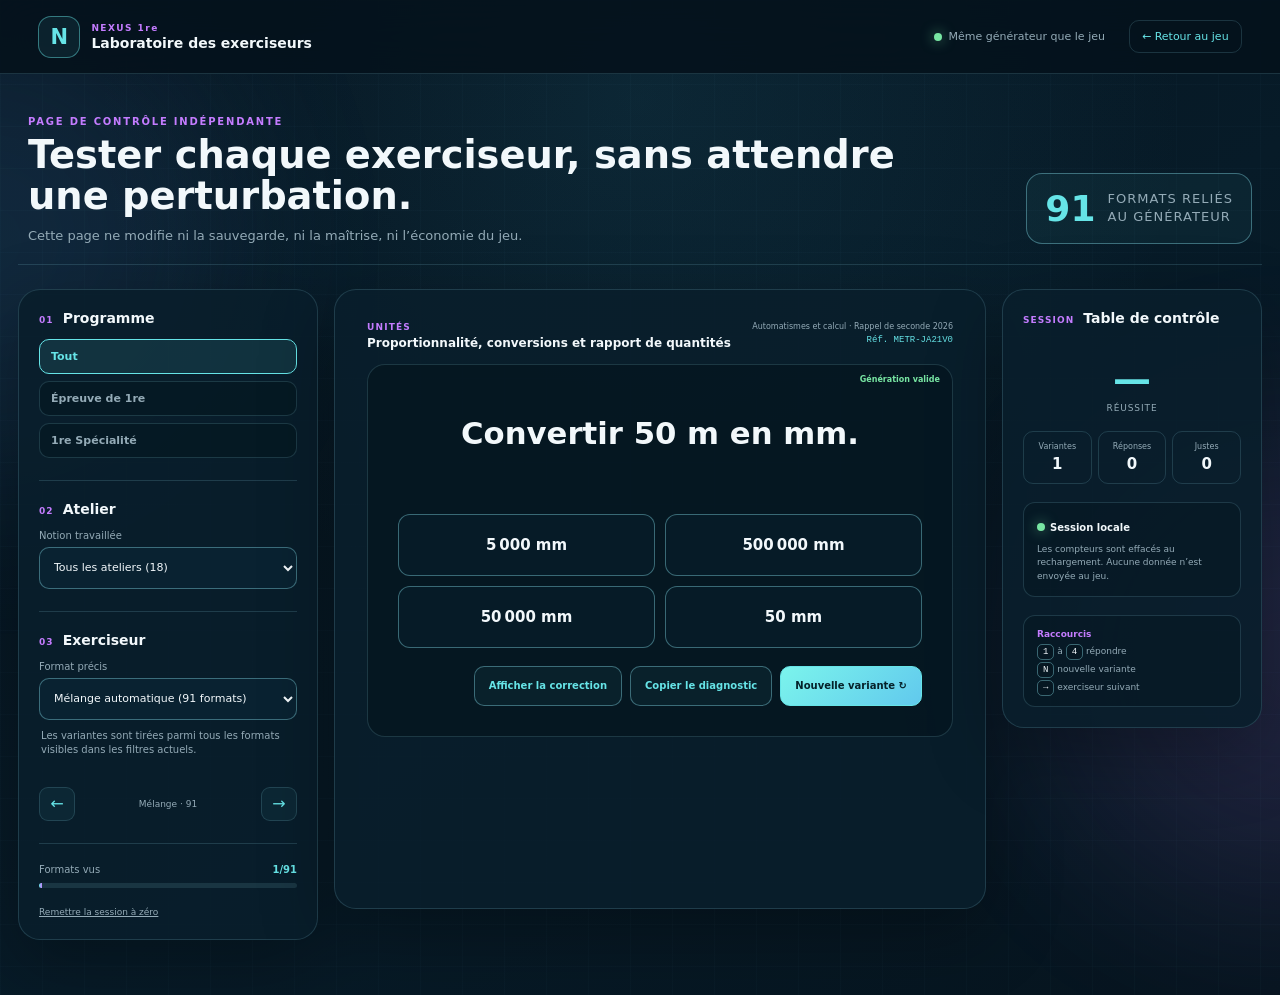
==== exerciseurs/index.html @ 6653e62c "Ajouter le laboratoire des exerciseurs" ====
<!doctype html>
<html lang="fr">
  <head>
    <meta charset="utf-8">
    <meta name="viewport" content="width=device-width, initial-scale=1, viewport-fit=cover">
    <meta name="theme-color" content="#061521">
    <meta name="robots" content="noindex, nofollow">
    <title>NEXUS 1re — Laboratoire des exerciseurs</title>
    <link rel="icon" type="image/png" sizes="64x64" href="../assets/favicon-64.png">
    <link rel="stylesheet" href="styles.css?v=1">
  </head>
  <body>
    <div class="ambient ambient-a"></div>
    <div class="ambient ambient-b"></div>

    <header class="lab-topbar">
      <a class="lab-brand" href="../" aria-label="Retourner au jeu NEXUS 1re">
        <span class="lab-brand-mark" aria-hidden="true">N</span>
        <span><small>NEXUS 1re</small><strong>Laboratoire des exerciseurs</strong></span>
      </a>
      <div class="lab-topbar-status"><span class="status-dot"></span>Même générateur que le jeu</div>
      <a class="game-link" href="../">← Retour au jeu</a>
    </header>

    <main class="lab-shell">
      <section class="lab-intro">
        <div>
          <p>Page de contrôle indépendante</p>
          <h1>Tester chaque exerciseur, sans attendre une perturbation.</h1>
          <span>Cette page ne modifie ni la sauvegarde, ni la maîtrise, ni l’économie du jeu.</span>
        </div>
        <div class="catalog-count" aria-label="Nombre de formats disponibles">
          <strong id="catalog-total">91</strong><span>formats reliés<br>au générateur</span>
        </div>
      </section>

      <div class="lab-layout">
        <aside class="lab-controls" aria-label="Sélection de l'exerciseur">
          <section>
            <div class="section-heading"><span>01</span><h2>Programme</h2></div>
            <div class="programme-switch" id="programme-switch">
              <button class="active" type="button" data-programme="all" aria-pressed="true">Tout</button>
              <button type="button" data-programme="core" aria-pressed="false">Épreuve de 1re</button>
              <button type="button" data-programme="speciality" aria-pressed="false">1re Spécialité</button>
            </div>
          </section>
          <section>
            <div class="section-heading"><span>02</span><h2>Atelier</h2></div>
            <label class="field-label" for="skill-select">Notion travaillée</label>
            <select id="skill-select"></select>
          </section>
          <section>
            <div class="section-heading"><span>03</span><h2>Exerciseur</h2></div>
            <label class="field-label" for="kind-select">Format précis</label>
            <select id="kind-select"></select>
            <p class="kind-description" id="kind-description"></p>
            <div class="kind-navigation">
              <button id="previous-kind" type="button" aria-label="Exerciseur précédent">←</button>
              <span id="kind-position">Mélange</span>
              <button id="next-kind" type="button" aria-label="Exerciseur suivant">→</button>
            </div>
          </section>
          <section class="catalog-progress">
            <div><span>Formats vus</span><strong id="visited-count">0/91</strong></div>
            <div class="progress-track"><span id="visited-bar"></span></div>
            <button id="reset-session" class="text-button" type="button">Remettre la session à zéro</button>
          </section>
        </aside>

        <section class="lab-workbench" aria-live="polite">
          <div class="question-meta">
            <div><span id="question-skill">Atelier</span><strong id="question-kind">format</strong></div>
            <div class="question-identifiers"><span id="question-origin">Programme</span><code id="question-reference">Réf.</code></div>
          </div>
          <article class="question-card">
            <div id="question-validation" class="validation-chip">Génération valide</div>
            <div id="question-visual" class="question-visual" hidden></div>
            <h2 id="question-text" class="question-text"></h2>
            <div id="answers" class="answers"></div>
            <section id="feedback" class="feedback" hidden>
              <div class="feedback-title">
                <span id="feedback-mark" aria-hidden="true">✓</span>
                <div><small id="feedback-label">Correction</small><strong id="correct-answer"></strong></div>
              </div>
              <p id="explanation"></p>
            </section>
            <div class="question-actions">
              <button id="reveal-answer" class="secondary-button" type="button">Afficher la correction</button>
              <button id="copy-diagnostic" class="secondary-button" type="button">Copier le diagnostic</button>
              <button id="new-variant" class="primary-button" type="button">Nouvelle variante <span aria-hidden="true">↻</span></button>
            </div>
          </article>
        </section>

        <aside class="lab-session" aria-label="Statistiques de test">
          <div class="section-heading"><span>Session</span><h2>Table de contrôle</h2></div>
          <div class="session-main"><strong id="success-rate">—</strong><span>réussite</span></div>
          <div class="session-grid">
            <div><span>Variantes</span><strong id="generated-count">0</strong></div>
            <div><span>Réponses</span><strong id="answered-count">0</strong></div>
            <div><span>Justes</span><strong id="correct-count">0</strong></div>
          </div>
          <div class="session-note"><span class="status-dot"></span><strong>Session locale</strong><p>Les compteurs sont effacés au rechargement. Aucune donnée n’est envoyée au jeu.</p></div>
          <div class="shortcuts">
            <strong>Raccourcis</strong>
            <span><kbd>1</kbd> à <kbd>4</kbd> répondre</span>
            <span><kbd>N</kbd> nouvelle variante</span>
            <span><kbd>→</kbd> exerciseur suivant</span>
          </div>
        </aside>
      </div>
    </main>
    <div id="toast" class="toast" role="status" aria-live="polite"></div>
    <script src="../question-engine.js?v=28"></script>
    <script src="app.js?v=1"></script>
  </body>
</html>
---- exerciseurs/styles.css ----
:root {
  color-scheme: dark;
  --panel: rgba(9, 31, 44, 0.9);
  --line: rgba(136, 205, 222, 0.18);
  --line-bright: rgba(136, 222, 236, 0.4);
  --text: #f2f8fb;
  --muted: #94abb7;
  --cyan: #66e4e7;
  --blue: #58aaf7;
  --violet: #c47cff;
  --green: #78e6a3;
  --danger: #ff758d;
  --shadow: 0 24px 75px rgba(0, 0, 0, 0.3);
}
* { box-sizing: border-box; }
html { min-width: 320px; scroll-behavior: smooth; }
body {
  margin: 0;
  min-width: 320px;
  min-height: 100vh;
  color: var(--text);
  background:
    linear-gradient(rgba(100, 198, 220, 0.025) 1px, transparent 1px),
    linear-gradient(90deg, rgba(100, 198, 220, 0.025) 1px, transparent 1px),
    radial-gradient(circle at 50% 10%, rgba(47, 135, 162, 0.14), transparent 34rem),
    linear-gradient(145deg, #06131e, #071b28 55%, #06141e);
  background-size: 42px 42px, 42px 42px, auto, auto;
  font-family: Inter, ui-sans-serif, system-ui, -apple-system, BlinkMacSystemFont, "Segoe UI", sans-serif;
  overflow-x: hidden;
}
button, select { font: inherit; }
button:not(:disabled), select { cursor: pointer; }
button { color: inherit; }
.ambient { position: fixed; z-index: -1; width: 30rem; height: 30rem; border-radius: 50%; filter: blur(95px); opacity: 0.13; pointer-events: none; }
.ambient-a { top: 0; left: -16rem; background: var(--blue); }
.ambient-b { right: -16rem; bottom: 0; background: var(--violet); }

.lab-topbar {
  position: sticky; z-index: 20; top: 0;
  display: grid; grid-template-columns: 1fr auto auto; gap: 24px; align-items: center;
  min-height: 74px; padding: 10px clamp(18px, 3vw, 48px);
  border-bottom: 1px solid var(--line); background: rgba(5, 18, 28, 0.9); backdrop-filter: blur(20px);
}
.lab-brand { display: inline-flex; align-items: center; gap: 11px; color: var(--text); text-decoration: none; }
.lab-brand-mark { display: grid; place-items: center; width: 42px; height: 42px; border: 1px solid rgba(102, 228, 231, 0.45); border-radius: 13px; color: var(--cyan); background: rgba(102, 228, 231, 0.08); font-size: 21px; font-weight: 900; }
.lab-brand small, .lab-brand strong { display: block; }
.lab-brand small { color: var(--violet); font-size: 9px; font-weight: 900; letter-spacing: 0.16em; }
.lab-brand strong { margin-top: 2px; font-size: 14px; }
.lab-topbar-status, .game-link { color: var(--muted); font-size: 11px; }
.lab-topbar-status { display: flex; align-items: center; gap: 7px; }
.status-dot { display: inline-block; width: 8px; height: 8px; border-radius: 50%; background: var(--green); box-shadow: 0 0 13px rgba(120, 230, 163, 0.65); }
.game-link { padding: 9px 12px; border: 1px solid var(--line); border-radius: 10px; color: var(--cyan); text-decoration: none; }

.lab-shell { width: min(1580px, calc(100% - 36px)); margin: 0 auto; padding: 30px 0 55px; }
.lab-intro { display: flex; justify-content: space-between; gap: 28px; align-items: flex-end; margin: 0 0 24px; padding: 12px 10px 20px; border-bottom: 1px solid var(--line); }
.lab-intro p { margin: 0; color: var(--violet); font-size: 10px; font-weight: 900; letter-spacing: 0.18em; text-transform: uppercase; }
.lab-intro h1 { max-width: 900px; margin: 7px 0 8px; font-size: clamp(27px, 3vw, 46px); line-height: 1.08; }
.lab-intro > div > span { color: var(--muted); font-size: 13px; }
.catalog-count { display: flex; align-items: center; gap: 12px; min-width: 190px; padding: 14px 18px; border: 1px solid var(--line-bright); border-radius: 16px; background: rgba(102, 228, 231, 0.05); }
.catalog-count strong { color: var(--cyan); font-size: 36px; }
.catalog-count span { color: var(--muted); font-size: 10px; line-height: 1.4; text-transform: uppercase; letter-spacing: 0.08em; }

.lab-layout { display: grid; grid-template-columns: minmax(250px, 300px) minmax(480px, 1fr) minmax(220px, 260px); gap: 16px; align-items: start; }
.lab-controls, .lab-workbench, .lab-session { border: 1px solid var(--line); border-radius: 22px; background: var(--panel); box-shadow: var(--shadow); }
.lab-controls { padding: 20px; }
.lab-controls section + section { margin-top: 22px; padding-top: 20px; border-top: 1px solid var(--line); }
.section-heading { display: flex; align-items: baseline; gap: 9px; margin-bottom: 13px; }
.section-heading span { color: var(--violet); font-size: 9px; font-weight: 900; letter-spacing: 0.12em; text-transform: uppercase; }
.section-heading h2 { margin: 0; font-size: 14px; }
.programme-switch { display: grid; gap: 7px; }
.programme-switch button { padding: 10px 11px; border: 1px solid var(--line); border-radius: 10px; color: var(--muted); background: rgba(5, 22, 32, 0.55); text-align: left; font-size: 11px; font-weight: 750; }
.programme-switch button.active { border-color: var(--cyan); color: var(--cyan); background: rgba(102, 228, 231, 0.1); }
.field-label { display: block; margin-bottom: 6px; color: var(--muted); font-size: 10px; }
select { width: 100%; min-height: 42px; padding: 9px 34px 9px 10px; border: 1px solid var(--line-bright); border-radius: 10px; color: var(--text); background: #092231; font-size: 11px; }
.kind-description { min-height: 48px; margin: 9px 2px 0; color: var(--muted); font-size: 10px; line-height: 1.45; }
.kind-description code { color: var(--cyan); }
.kind-navigation { display: grid; grid-template-columns: 36px 1fr 36px; gap: 6px; align-items: center; margin-top: 10px; }
.kind-navigation button { height: 34px; border: 1px solid var(--line); border-radius: 9px; color: var(--cyan); background: rgba(102, 228, 231, 0.05); }
.kind-navigation span { color: var(--muted); font-size: 9px; text-align: center; }
.catalog-progress > div:first-child { display: flex; justify-content: space-between; color: var(--muted); font-size: 10px; }
.catalog-progress strong { color: var(--cyan); }
.progress-track { height: 5px; margin: 8px 0 12px; overflow: hidden; border-radius: 999px; background: rgba(136, 205, 222, 0.13); }
.progress-track span { display: block; width: 0; height: 100%; background: linear-gradient(90deg, var(--cyan), var(--violet)); transition: width 0.25s ease; }
.text-button { padding: 0; border: 0; color: var(--muted); background: transparent; font-size: 9px; text-decoration: underline; }

.lab-workbench { min-height: 620px; padding: clamp(18px, 3vw, 32px); }
.question-meta { display: flex; justify-content: space-between; gap: 16px; align-items: flex-start; margin-bottom: 14px; }
.question-meta > div:first-child span, .question-meta > div:first-child strong { display: block; }
.question-meta > div:first-child span { color: var(--violet); font-size: 9px; font-weight: 900; letter-spacing: 0.13em; text-transform: uppercase; }
.question-meta > div:first-child strong { margin-top: 4px; font-size: 12px; }
.question-identifiers { display: grid; justify-items: end; gap: 4px; color: var(--muted); font-size: 8px; text-align: right; }
.question-identifiers code { color: var(--cyan); font-size: 9px; }
.question-card { position: relative; padding: clamp(18px, 3vw, 30px); border: 1px solid var(--line); border-radius: 18px; background: rgba(4, 20, 29, 0.58); }
.validation-chip { position: absolute; top: 10px; right: 12px; color: var(--green); font-size: 8px; font-weight: 800; }
.validation-chip.error { color: var(--danger); }
.question-text { min-height: 76px; margin: 18px auto 25px; max-width: 950px; font-size: clamp(21px, 2.4vw, 34px); line-height: 1.32; text-align: center; overflow-wrap: normal; word-break: normal; }
.math-inline { display: inline-block; white-space: nowrap; }
.math-sub, .math-sup { font-family: inherit; font-size: 0.65em; line-height: 0; }
.math-sub { vertical-align: -0.34em; }
.math-sup { vertical-align: 0.52em; }
.question-visual { margin: 18px 0 24px; }
.question-visual table { width: 100%; border-collapse: collapse; text-align: center; font-size: 13px; }
.question-visual th, .question-visual td { padding: 9px; border: 1px solid rgba(136, 205, 222, 0.25); }
.question-visual th { color: #d59bff; background: rgba(102, 228, 231, 0.055); }
.variation-svg { display: block; width: 100%; max-height: 250px; border: 1px solid var(--line); border-radius: 14px; background: rgba(4, 20, 29, 0.78); }
.variation-svg text { font: 700 15px Inter, ui-sans-serif, system-ui, sans-serif; text-anchor: middle; }
.variation-svg .variation-grid { fill: none; stroke: rgba(136, 205, 222, 0.42); stroke-width: 1.5; }
.variation-svg .variation-axis { fill: #d59bff; }
.variation-svg .variation-x { fill: #dbe8ed; font-size: 14px; }
.variation-svg .variation-value { fill: #74e4e6; }
.variation-svg .variation-arrow { stroke: #c47cff; stroke-width: 3.5; stroke-linecap: round; }
.variation-svg marker path { fill: #c47cff; }
.question-plot { display: block; width: 100%; border: 1px solid var(--line); border-radius: 14px; background: rgba(4, 20, 29, 0.78); }
.code-panel { margin: 0; padding: 15px; overflow-x: auto; border: 1px solid var(--line); border-radius: 13px; color: #d9fff7; background: #04141d; font: 13px/1.55 ui-monospace, SFMono-Regular, Menlo, Monaco, Consolas, monospace; white-space: pre-wrap; }
.mini-bars { display: flex; justify-content: center; gap: clamp(14px, 5vw, 34px); height: 190px; padding: 15px 18px 8px; border: 1px solid var(--line); border-radius: 14px; background: rgba(4, 20, 29, 0.68); }
.mini-bars > div { display: grid; grid-template-rows: 1fr auto; width: min(58px, 18%); min-width: 38px; }
.mini-bars span { position: relative; align-self: end; display: block; height: var(--bar-height); min-height: 20px; border-radius: 7px 7px 2px 2px; background: linear-gradient(180deg, var(--violet), var(--blue)); }
.mini-bars b { position: absolute; top: -18px; left: 50%; color: var(--text); font-size: 10px; transform: translateX(-50%); }
.mini-bars small { padding-top: 6px; color: var(--muted); font-size: 10px; text-align: center; }
.answers { display: grid; grid-template-columns: 1fr 1fr; gap: 10px; }
.answer-button { min-height: 62px; padding: 12px 14px; border: 1px solid var(--line-bright); border-radius: 12px; color: var(--text); background: rgba(7, 30, 42, 0.78); font-size: 15px; font-weight: 750; }
.answer-button:hover:not(:disabled) { border-color: var(--cyan); background: rgba(102, 228, 231, 0.08); }
.answer-button.correct { border-color: var(--green); color: #d9ffe7; background: rgba(120, 230, 163, 0.14); }
.answer-button.wrong { border-color: var(--danger); color: #ffe1e7; background: rgba(255, 117, 141, 0.14); }
.answer-button:disabled { cursor: default; }
.feedback { margin-top: 14px; padding: 14px; border: 1px solid rgba(120, 230, 163, 0.25); border-radius: 13px; background: rgba(120, 230, 163, 0.07); }
.feedback.wrong { border-color: rgba(255, 117, 141, 0.25); background: rgba(255, 117, 141, 0.07); }
.feedback-title { display: flex; align-items: center; gap: 10px; }
.feedback-title > span { display: grid; place-items: center; width: 30px; height: 30px; border-radius: 50%; color: #062419; background: var(--green); font-weight: 900; }
.feedback.wrong .feedback-title > span { color: #300811; background: var(--danger); }
.feedback-title small, .feedback-title strong { display: block; }
.feedback-title small { color: var(--muted); font-size: 9px; text-transform: uppercase; letter-spacing: 0.08em; }
.feedback-title strong { margin-top: 2px; font-size: 12px; }
.feedback p { margin: 11px 0 0; color: #dcebf0; font-size: 12px; line-height: 1.55; }
.question-actions { display: flex; justify-content: flex-end; flex-wrap: wrap; gap: 8px; margin-top: 18px; }
.primary-button, .secondary-button { min-height: 40px; padding: 10px 14px; border-radius: 10px; font-size: 10px; font-weight: 900; }
.primary-button { border: 1px solid var(--cyan); color: #052129; background: linear-gradient(135deg, #7bf4ec, #61c9ed); }
.secondary-button { border: 1px solid var(--line-bright); color: var(--cyan); background: rgba(102, 228, 231, 0.05); }

.lab-session { padding: 20px; }
.session-main { padding: 18px 0; text-align: center; }
.session-main strong, .session-main span { display: block; }
.session-main strong { color: var(--cyan); font-size: 38px; }
.session-main span { margin-top: 2px; color: var(--muted); font-size: 9px; text-transform: uppercase; letter-spacing: 0.1em; }
.session-grid { display: grid; grid-template-columns: repeat(3, 1fr); gap: 6px; }
.session-grid div { padding: 10px 5px; border: 1px solid var(--line); border-radius: 10px; text-align: center; }
.session-grid span, .session-grid strong { display: block; }
.session-grid span { color: var(--muted); font-size: 8px; }
.session-grid strong { margin-top: 4px; font-size: 15px; }
.session-note, .shortcuts { margin-top: 18px; padding: 13px; border: 1px solid var(--line); border-radius: 12px; background: rgba(5, 22, 32, 0.42); }
.session-note strong { margin-left: 5px; font-size: 10px; }
.session-note p { margin: 8px 0 0; color: var(--muted); font-size: 9px; line-height: 1.5; }
.shortcuts { display: grid; gap: 7px; color: var(--muted); font-size: 9px; }
.shortcuts strong { color: var(--violet); }
kbd { min-width: 20px; padding: 2px 5px; border: 1px solid var(--line-bright); border-radius: 5px; color: var(--text); background: #061722; text-align: center; }
.toast { position: fixed; z-index: 50; right: 20px; bottom: 20px; max-width: min(380px, calc(100% - 40px)); padding: 12px 15px; border: 1px solid var(--line-bright); border-radius: 11px; color: var(--text); background: #0b2a3a; box-shadow: var(--shadow); font-size: 11px; opacity: 0; pointer-events: none; transform: translateY(12px); transition: 0.2s ease; }
.toast.show { opacity: 1; transform: translateY(0); }

@media (max-width: 1120px) {
  .lab-layout { grid-template-columns: 260px minmax(0, 1fr); }
  .lab-session { grid-column: 1 / -1; display: grid; grid-template-columns: auto 150px 1fr 1fr; gap: 18px; align-items: center; }
  .lab-session .section-heading, .session-main, .session-note, .shortcuts { margin: 0; }
}
@media (max-width: 760px) {
  .lab-topbar { grid-template-columns: 1fr auto; min-height: 64px; padding: 8px 14px; }
  .lab-topbar-status { display: none; }
  .lab-brand strong { font-size: 12px; }
  .game-link { padding: 8px; font-size: 0; }
  .game-link::after { content: "← Jeu"; font-size: 10px; }
  .lab-shell { width: min(100% - 20px, 720px); padding-top: 18px; }
  .lab-intro { align-items: center; padding-inline: 3px; }
  .lab-intro h1 { font-size: 27px; }
  .lab-intro > div > span { font-size: 11px; }
  .catalog-count { min-width: auto; padding: 10px; }
  .catalog-count strong { font-size: 28px; }
  .catalog-count span { display: none; }
  .lab-layout { grid-template-columns: 1fr; }
  .lab-controls { display: grid; grid-template-columns: 1fr 1fr; gap: 16px; }
  .lab-controls section + section { margin: 0; padding: 0; border: 0; }
  .lab-controls section:first-child, .lab-controls section:last-child { grid-column: 1 / -1; }
  .programme-switch { grid-template-columns: repeat(3, 1fr); }
  .programme-switch button { text-align: center; }
  .lab-session { grid-column: auto; display: grid; grid-template-columns: 1fr 1fr; gap: 14px; }
  .lab-session .section-heading, .session-grid { grid-column: 1 / -1; }
  .answers { grid-template-columns: 1fr; }
  .question-actions { display: grid; grid-template-columns: 1fr 1fr; }
  .question-actions .primary-button { grid-column: 1 / -1; grid-row: 1; }
}
@media (max-width: 480px) {
  .lab-intro { align-items: flex-start; }
  .lab-intro h1 { font-size: 23px; }
  .lab-controls { grid-template-columns: 1fr; }
  .lab-controls section:first-child, .lab-controls section:last-child { grid-column: auto; }
  .programme-switch { grid-template-columns: 1fr; }
  .question-meta { display: grid; }
  .question-identifiers { justify-items: start; text-align: left; }
  .question-card { padding: 16px 12px; }
  .question-text { margin-top: 24px; font-size: 20px; }
  .lab-session { grid-template-columns: 1fr; }
  .lab-session .section-heading, .session-grid { grid-column: auto; }
}
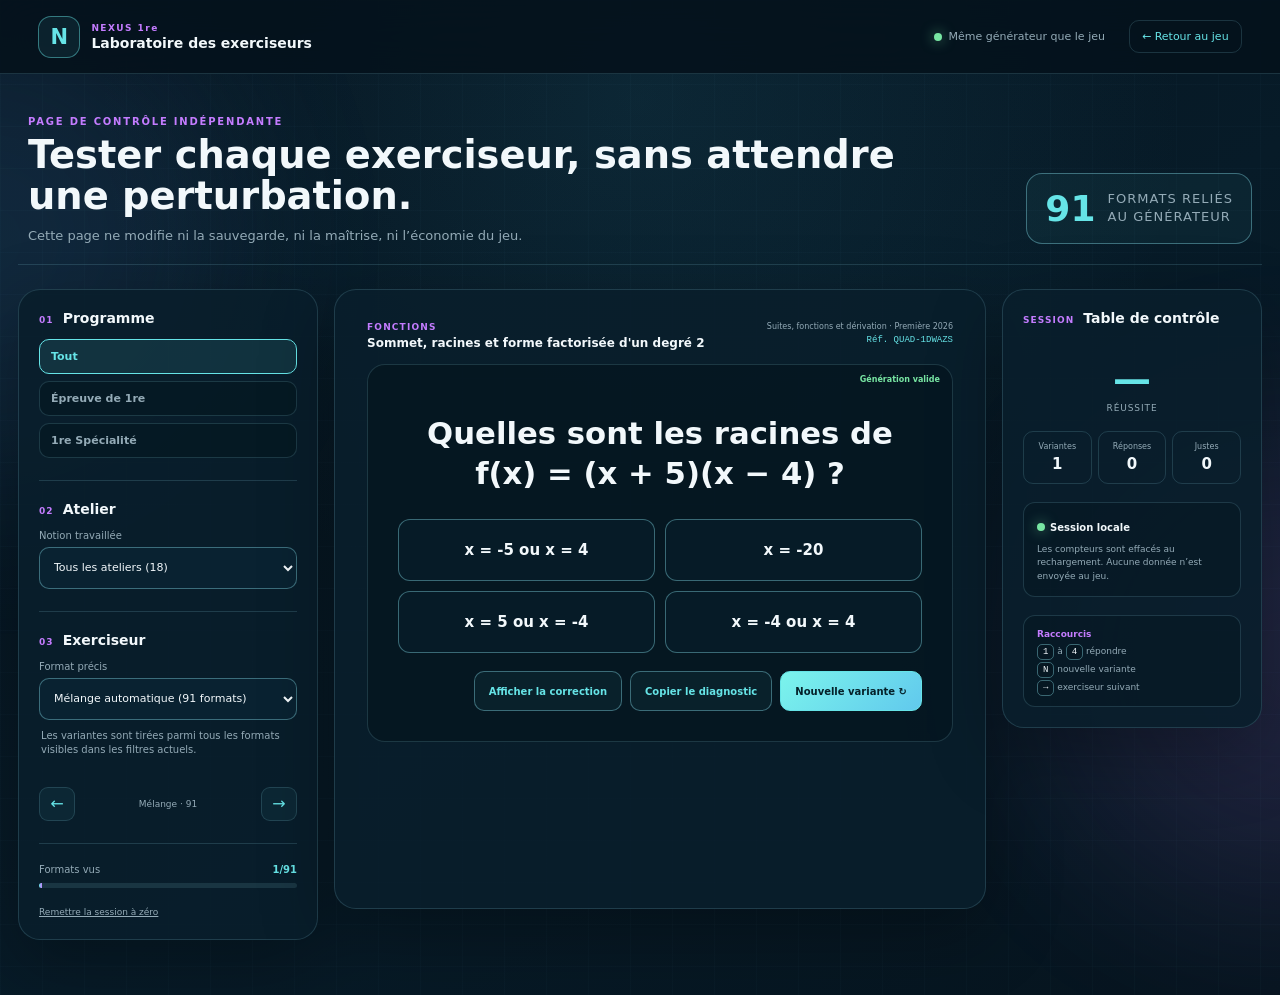
==== commit 2152dc67: "Verrouiller le zoom du laboratoire" ====
--- a/exerciseurs/index.html
+++ b/exerciseurs/index.html
@@ -2,12 +2,12 @@
 <html lang="fr">
   <head>
     <meta charset="utf-8">
-    <meta name="viewport" content="width=device-width, initial-scale=1, viewport-fit=cover">
+    <meta name="viewport" content="width=device-width, initial-scale=1, maximum-scale=1, user-scalable=no, viewport-fit=cover">
     <meta name="theme-color" content="#061521">
     <meta name="robots" content="noindex, nofollow">
     <title>NEXUS 1re — Laboratoire des exerciseurs</title>
     <link rel="icon" type="image/png" sizes="64x64" href="../assets/favicon-64.png">
-    <link rel="stylesheet" href="styles.css?v=1">
+    <link rel="stylesheet" href="styles.css?v=2">
   </head>
   <body>
     <div class="ambient ambient-a"></div>
@@ -112,6 +112,6 @@
     </main>
     <div id="toast" class="toast" role="status" aria-live="polite"></div>
     <script src="../question-engine.js?v=28"></script>
-    <script src="app.js?v=1"></script>
+    <script src="app.js?v=2"></script>
   </body>
 </html>
--- a/exerciseurs/styles.css
+++ b/exerciseurs/styles.css
@@ -13,7 +13,11 @@
   --shadow: 0 24px 75px rgba(0, 0, 0, 0.3);
 }
 * { box-sizing: border-box; }
-html { min-width: 320px; scroll-behavior: smooth; }
+html {
+  min-width: 320px;
+  scroll-behavior: smooth;
+  touch-action: pan-x pan-y;
+}
 body {
   margin: 0;
   min-width: 320px;
@@ -27,6 +31,9 @@
   background-size: 42px 42px, 42px 42px, auto, auto;
   font-family: Inter, ui-sans-serif, system-ui, -apple-system, BlinkMacSystemFont, "Segoe UI", sans-serif;
   overflow-x: hidden;
+  -webkit-user-select: none;
+  user-select: none;
+  -webkit-touch-callout: none;
 }
 button, select { font: inherit; }
 button:not(:disabled), select { cursor: pointer; }
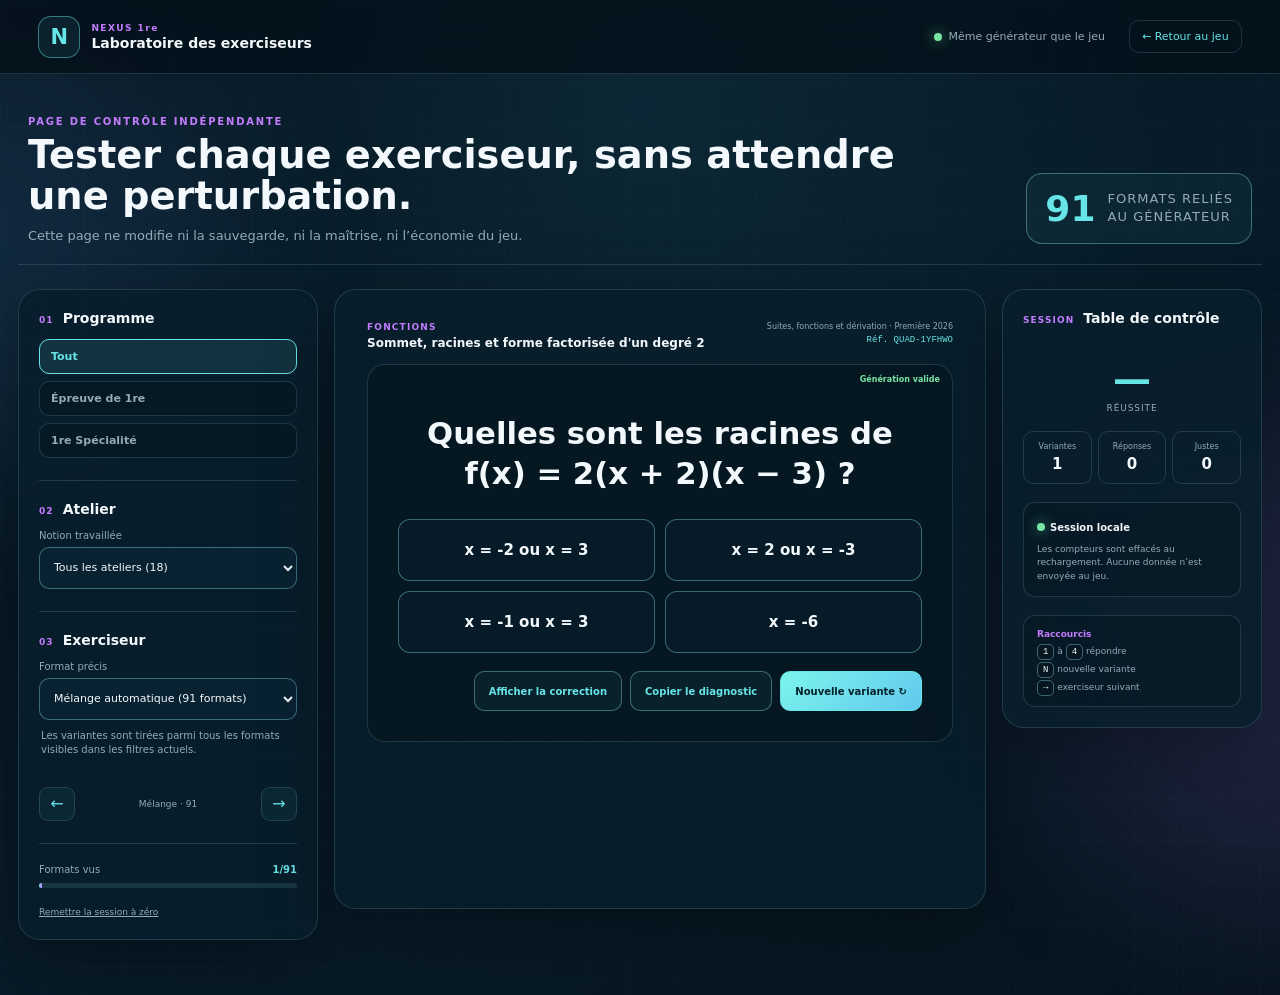
==== commit 73d506b2: "Améliorer le rendu des formules mathématiques" ====
--- a/exerciseurs/index.html
+++ b/exerciseurs/index.html
@@ -7,7 +7,7 @@
     <meta name="robots" content="noindex, nofollow">
     <title>NEXUS 1re — Laboratoire des exerciseurs</title>
     <link rel="icon" type="image/png" sizes="64x64" href="../assets/favicon-64.png">
-    <link rel="stylesheet" href="styles.css?v=2">
+    <link rel="stylesheet" href="styles.css?v=3">
   </head>
   <body>
     <div class="ambient ambient-a"></div>
@@ -111,7 +111,7 @@
       </div>
     </main>
     <div id="toast" class="toast" role="status" aria-live="polite"></div>
-    <script src="../question-engine.js?v=28"></script>
-    <script src="app.js?v=2"></script>
+    <script src="../question-engine.js?v=29"></script>
+    <script src="app.js?v=4"></script>
   </body>
 </html>
--- a/exerciseurs/styles.css
+++ b/exerciseurs/styles.css
@@ -105,6 +105,15 @@
 .math-sub, .math-sup { font-family: inherit; font-size: 0.65em; line-height: 0; }
 .math-sub { vertical-align: -0.34em; }
 .math-sup { vertical-align: 0.52em; }
+.math-vector { position: relative; display: inline-block; min-width: 0.72em; padding-top: 0.16em; font-style: italic; line-height: 1; text-align: center; }
+.math-vector::before { content: "→"; position: absolute; top: -0.7em; left: 50%; font-size: 0.72em; font-style: normal; font-weight: 700; line-height: 1; transform: translateX(-50%) scaleX(1.12); }
+.math-norm { display: inline-flex; align-items: center; gap: 0.04em; white-space: nowrap; }
+.math-fraction { display: inline-grid; grid-template-rows: auto auto; align-items: center; min-width: 1.15em; margin: 0 0.05em; vertical-align: -0.38em; font-size: 0.88em; line-height: 1.02; text-align: center; white-space: nowrap; }
+.math-fraction > span:first-child { padding: 0 0.12em 0.06em; border-bottom: 0.065em solid currentColor; }
+.math-fraction > span:last-child { padding: 0.05em 0.12em 0; }
+.math-radical { display: inline-flex; align-items: flex-start; vertical-align: -0.08em; line-height: 1; white-space: nowrap; }
+.math-radical-sign { margin-right: -0.04em; font-size: 1.18em; line-height: 0.94; }
+.math-radicand { min-width: 0.62em; padding: 0.04em 0.08em 0 0.04em; border-top: 0.07em solid currentColor; line-height: 0.96; }
 .question-visual { margin: 18px 0 24px; }
 .question-visual table { width: 100%; border-collapse: collapse; text-align: center; font-size: 13px; }
 .question-visual th, .question-visual td { padding: 9px; border: 1px solid rgba(136, 205, 222, 0.25); }
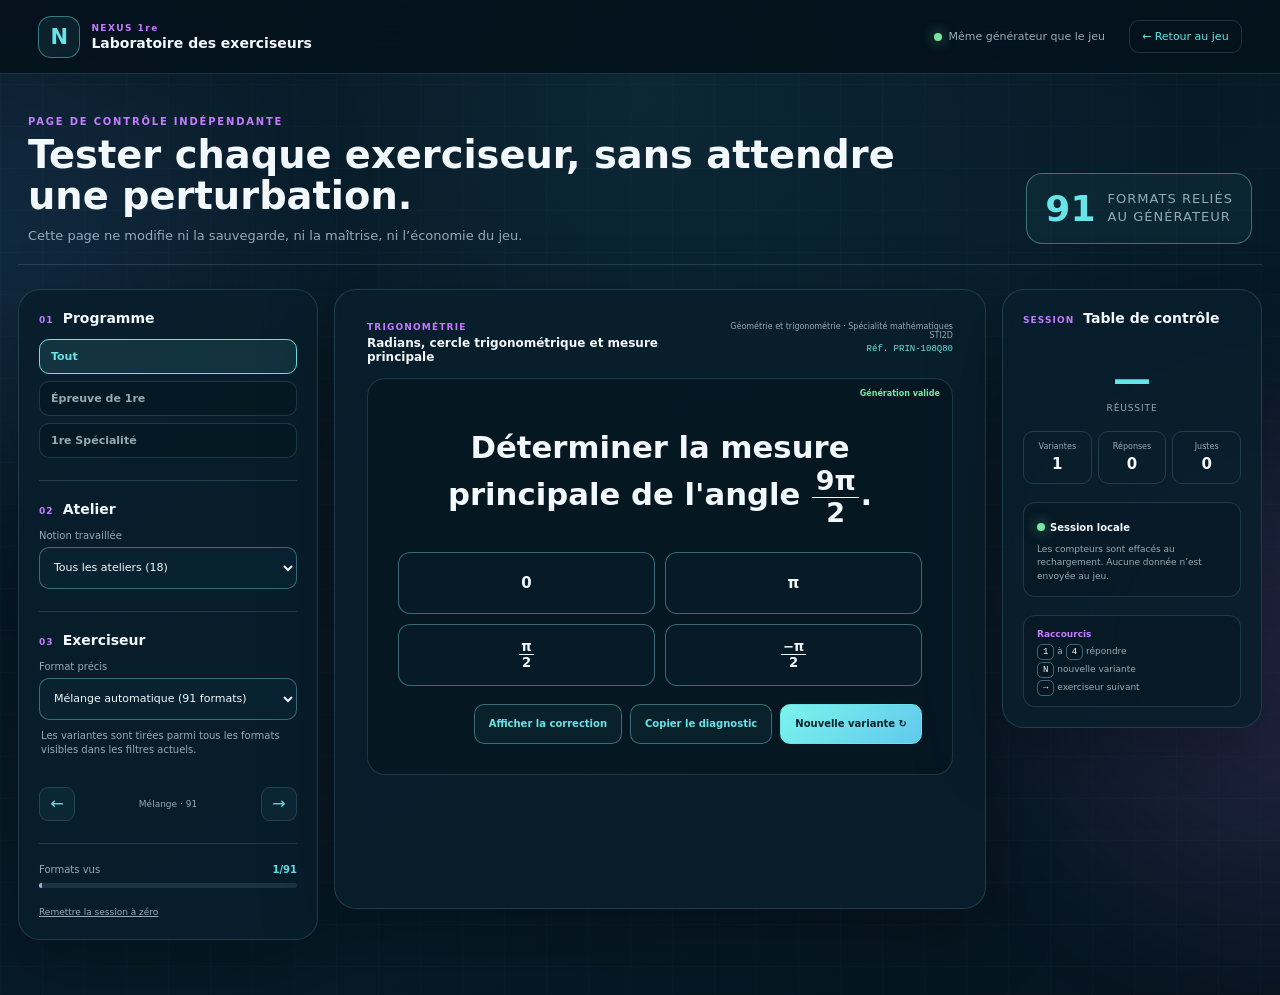
==== commit 1c2b16d6: "Centrer verticalement les fractions" ====
--- a/exerciseurs/index.html
+++ b/exerciseurs/index.html
@@ -7,7 +7,7 @@
     <meta name="robots" content="noindex, nofollow">
     <title>NEXUS 1re — Laboratoire des exerciseurs</title>
     <link rel="icon" type="image/png" sizes="64x64" href="../assets/favicon-64.png">
-    <link rel="stylesheet" href="styles.css?v=3">
+    <link rel="stylesheet" href="styles.css?v=4">
   </head>
   <body>
     <div class="ambient ambient-a"></div>
--- a/exerciseurs/styles.css
+++ b/exerciseurs/styles.css
@@ -108,7 +108,7 @@
 .math-vector { position: relative; display: inline-block; min-width: 0.72em; padding-top: 0.16em; font-style: italic; line-height: 1; text-align: center; }
 .math-vector::before { content: "→"; position: absolute; top: -0.7em; left: 50%; font-size: 0.72em; font-style: normal; font-weight: 700; line-height: 1; transform: translateX(-50%) scaleX(1.12); }
 .math-norm { display: inline-flex; align-items: center; gap: 0.04em; white-space: nowrap; }
-.math-fraction { display: inline-grid; grid-template-rows: auto auto; align-items: center; min-width: 1.15em; margin: 0 0.05em; vertical-align: -0.38em; font-size: 0.88em; line-height: 1.02; text-align: center; white-space: nowrap; }
+.math-fraction { display: inline-grid; grid-template-rows: auto auto; align-items: center; min-width: 1.15em; margin: 0 0.05em; vertical-align: middle; font-size: 0.88em; line-height: 1.02; text-align: center; white-space: nowrap; }
 .math-fraction > span:first-child { padding: 0 0.12em 0.06em; border-bottom: 0.065em solid currentColor; }
 .math-fraction > span:last-child { padding: 0.05em 0.12em 0; }
 .math-radical { display: inline-flex; align-items: flex-start; vertical-align: -0.08em; line-height: 1; white-space: nowrap; }
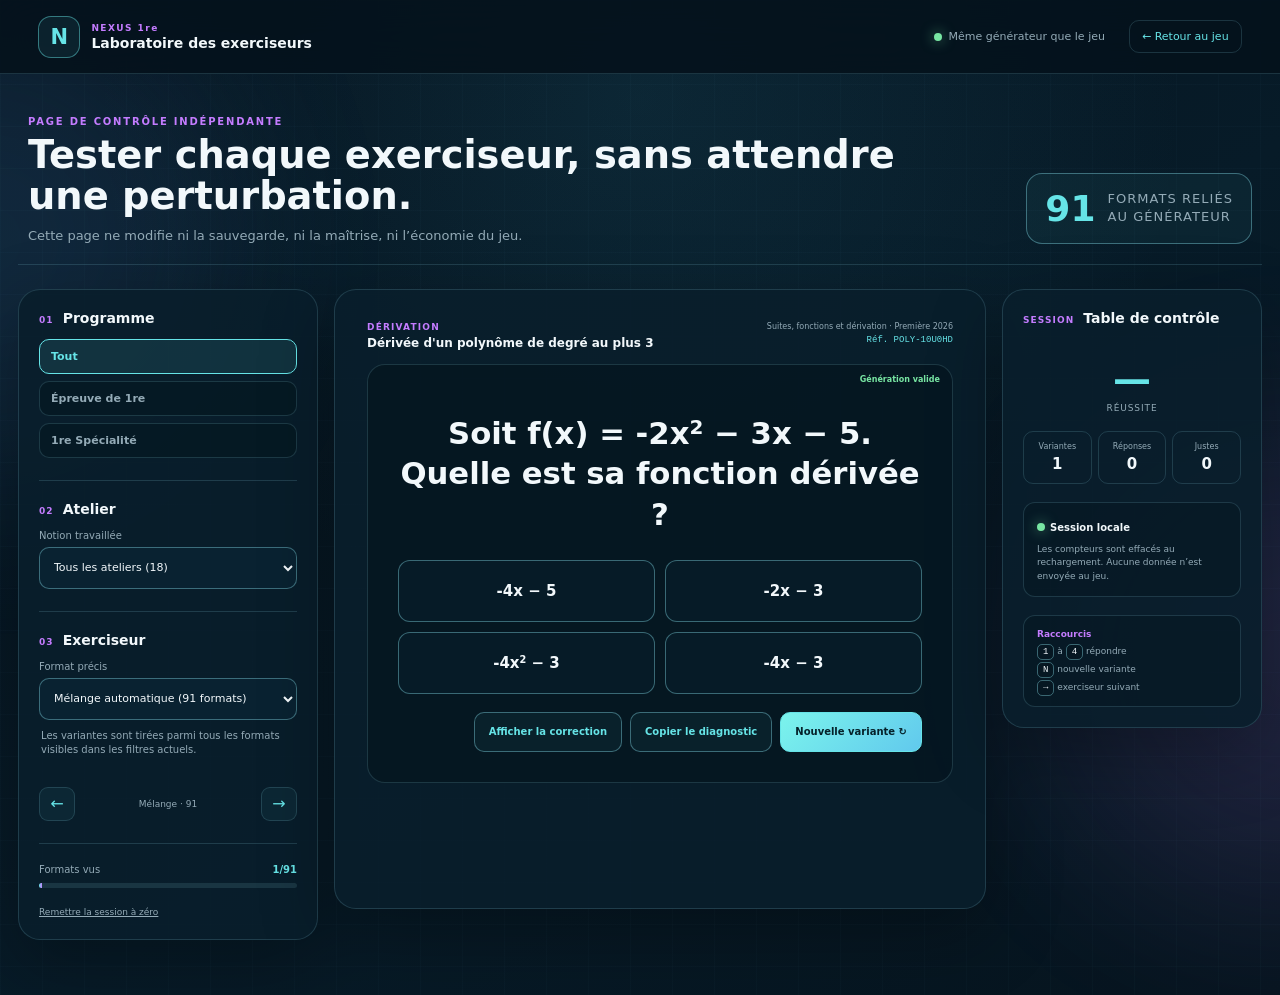
==== commit 08fdd4e5: "Corriger l’alignement des fractions trigonométriques" ====
--- a/exerciseurs/index.html
+++ b/exerciseurs/index.html
@@ -7,7 +7,7 @@
     <meta name="robots" content="noindex, nofollow">
     <title>NEXUS 1re — Laboratoire des exerciseurs</title>
     <link rel="icon" type="image/png" sizes="64x64" href="../assets/favicon-64.png">
-    <link rel="stylesheet" href="styles.css?v=4">
+    <link rel="stylesheet" href="styles.css?v=5">
   </head>
   <body>
     <div class="ambient ambient-a"></div>
@@ -112,6 +112,6 @@
     </main>
     <div id="toast" class="toast" role="status" aria-live="polite"></div>
     <script src="../question-engine.js?v=29"></script>
-    <script src="app.js?v=4"></script>
+    <script src="app.js?v=5"></script>
   </body>
 </html>
--- a/exerciseurs/styles.css
+++ b/exerciseurs/styles.css
@@ -102,6 +102,7 @@
 .validation-chip.error { color: var(--danger); }
 .question-text { min-height: 76px; margin: 18px auto 25px; max-width: 950px; font-size: clamp(21px, 2.4vw, 34px); line-height: 1.32; text-align: center; overflow-wrap: normal; word-break: normal; }
 .math-inline { display: inline-block; white-space: nowrap; }
+.math-inline-fraction { display: inline-flex; align-items: center; vertical-align: middle; }
 .math-sub, .math-sup { font-family: inherit; font-size: 0.65em; line-height: 0; }
 .math-sub { vertical-align: -0.34em; }
 .math-sup { vertical-align: 0.52em; }
@@ -111,6 +112,9 @@
 .math-fraction { display: inline-grid; grid-template-rows: auto auto; align-items: center; min-width: 1.15em; margin: 0 0.05em; vertical-align: middle; font-size: 0.88em; line-height: 1.02; text-align: center; white-space: nowrap; }
 .math-fraction > span:first-child { padding: 0 0.12em 0.06em; border-bottom: 0.065em solid currentColor; }
 .math-fraction > span:last-child { padding: 0.05em 0.12em 0; }
+.math-signed-fraction { display: inline-flex; align-items: center; gap: 0.05em; vertical-align: middle; white-space: nowrap; }
+.math-signed-fraction > .math-fraction { vertical-align: 0; }
+.math-fraction-sign { line-height: 1; }
 .math-radical { display: inline-flex; align-items: flex-start; vertical-align: -0.08em; line-height: 1; white-space: nowrap; }
 .math-radical-sign { margin-right: -0.04em; font-size: 1.18em; line-height: 0.94; }
 .math-radicand { min-width: 0.62em; padding: 0.04em 0.08em 0 0.04em; border-top: 0.07em solid currentColor; line-height: 0.96; }
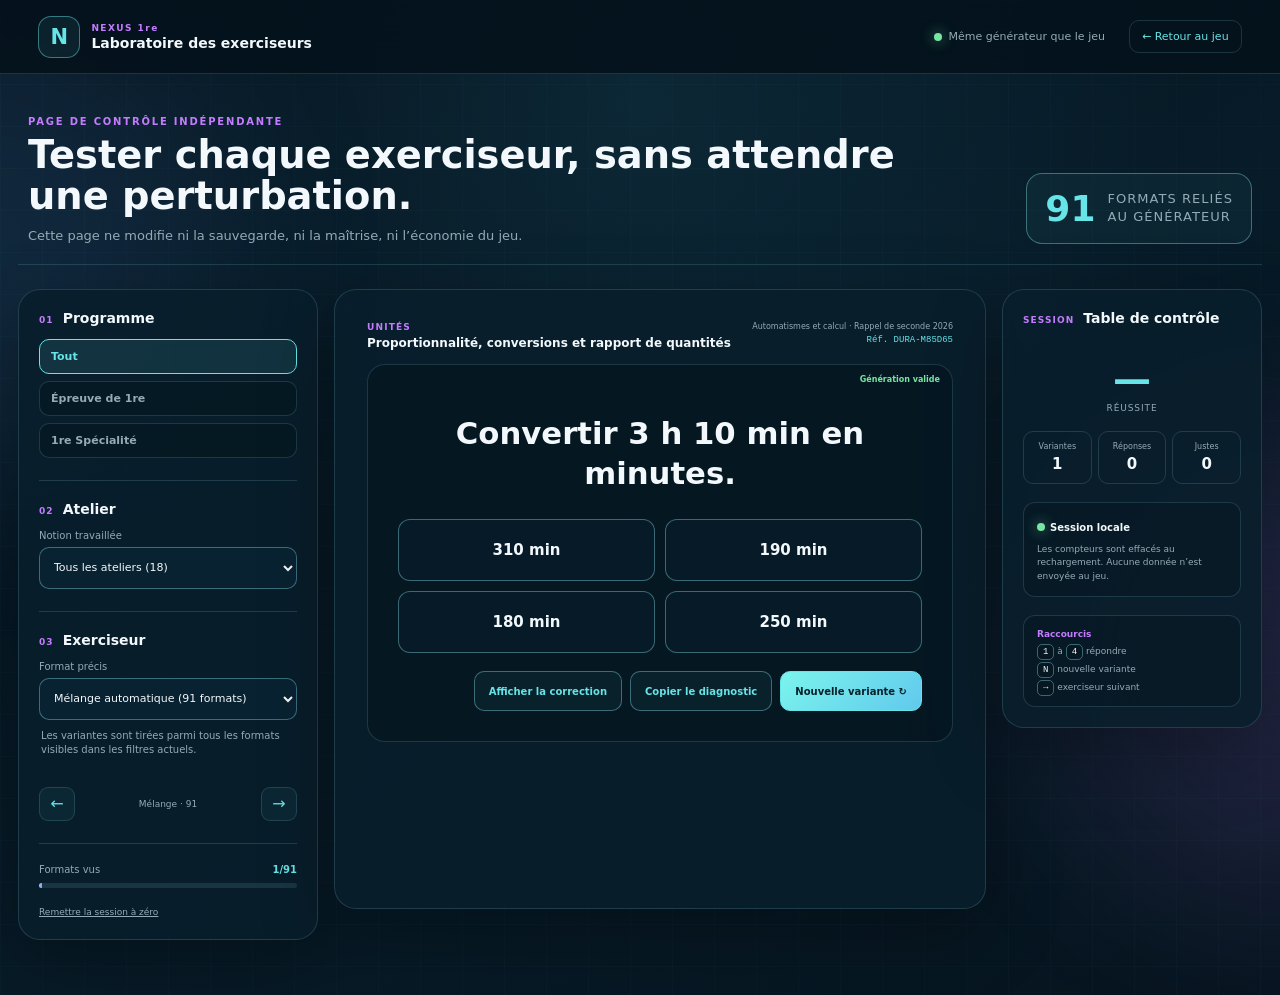
==== commit cd92db8a: "Recalibrer les cycles et corriger le rendu mathématique" ====
--- a/exerciseurs/index.html
+++ b/exerciseurs/index.html
@@ -7,7 +7,7 @@
     <meta name="robots" content="noindex, nofollow">
     <title>NEXUS 1re — Laboratoire des exerciseurs</title>
     <link rel="icon" type="image/png" sizes="64x64" href="../assets/favicon-64.png">
-    <link rel="stylesheet" href="styles.css?v=5">
+    <link rel="stylesheet" href="styles.css?v=6">
   </head>
   <body>
     <div class="ambient ambient-a"></div>
@@ -111,7 +111,7 @@
       </div>
     </main>
     <div id="toast" class="toast" role="status" aria-live="polite"></div>
-    <script src="../question-engine.js?v=29"></script>
-    <script src="app.js?v=5"></script>
+    <script src="../question-engine.js?v=30"></script>
+    <script src="app.js?v=6"></script>
   </body>
 </html>
--- a/exerciseurs/styles.css
+++ b/exerciseurs/styles.css
@@ -102,22 +102,23 @@
 .validation-chip.error { color: var(--danger); }
 .question-text { min-height: 76px; margin: 18px auto 25px; max-width: 950px; font-size: clamp(21px, 2.4vw, 34px); line-height: 1.32; text-align: center; overflow-wrap: normal; word-break: normal; }
 .math-inline { display: inline-block; white-space: nowrap; }
-.math-inline-fraction { display: inline-flex; align-items: center; vertical-align: middle; }
+.math-inline-fraction { display: inline-flex; align-items: center; vertical-align: baseline; }
 .math-sub, .math-sup { font-family: inherit; font-size: 0.65em; line-height: 0; }
 .math-sub { vertical-align: -0.34em; }
 .math-sup { vertical-align: 0.52em; }
-.math-vector { position: relative; display: inline-block; min-width: 0.72em; padding-top: 0.16em; font-style: italic; line-height: 1; text-align: center; }
-.math-vector::before { content: "→"; position: absolute; top: -0.7em; left: 50%; font-size: 0.72em; font-style: normal; font-weight: 700; line-height: 1; transform: translateX(-50%) scaleX(1.12); }
+.math-vector { position: relative; display: inline-block; min-width: 0.72em; padding-top: 0.32em; vertical-align: -0.04em; font-style: italic; line-height: 1; text-align: center; }
+.math-vector::before { content: ""; position: absolute; top: 0.09em; right: 0.12em; left: 0.04em; height: 0.065em; border-radius: 999px; background: currentColor; }
+.math-vector::after { content: ""; position: absolute; top: 0.015em; right: 0.035em; width: 0.18em; height: 0.18em; border-top: 0.065em solid currentColor; border-right: 0.065em solid currentColor; transform: rotate(45deg); transform-origin: center; }
 .math-norm { display: inline-flex; align-items: center; gap: 0.04em; white-space: nowrap; }
 .math-fraction { display: inline-grid; grid-template-rows: auto auto; align-items: center; min-width: 1.15em; margin: 0 0.05em; vertical-align: middle; font-size: 0.88em; line-height: 1.02; text-align: center; white-space: nowrap; }
-.math-fraction > span:first-child { padding: 0 0.12em 0.06em; border-bottom: 0.065em solid currentColor; }
+.math-fraction > span:first-child { padding: 0 0.12em 0.06em; border-bottom: 0.08em solid currentColor; }
 .math-fraction > span:last-child { padding: 0.05em 0.12em 0; }
 .math-signed-fraction { display: inline-flex; align-items: center; gap: 0.05em; vertical-align: middle; white-space: nowrap; }
 .math-signed-fraction > .math-fraction { vertical-align: 0; }
 .math-fraction-sign { line-height: 1; }
 .math-radical { display: inline-flex; align-items: flex-start; vertical-align: -0.08em; line-height: 1; white-space: nowrap; }
-.math-radical-sign { margin-right: -0.04em; font-size: 1.18em; line-height: 0.94; }
-.math-radicand { min-width: 0.62em; padding: 0.04em 0.08em 0 0.04em; border-top: 0.07em solid currentColor; line-height: 0.96; }
+.math-radical-sign { margin-right: 0; font-size: 1.2em; line-height: 0.94; }
+.math-radicand { min-width: 0.62em; margin-left: 0.01em; padding: 0.04em 0.1em 0 0.08em; border-top: 0.08em solid currentColor; line-height: 0.96; }
 .question-visual { margin: 18px 0 24px; }
 .question-visual table { width: 100%; border-collapse: collapse; text-align: center; font-size: 13px; }
 .question-visual th, .question-visual td { padding: 9px; border: 1px solid rgba(136, 205, 222, 0.25); }
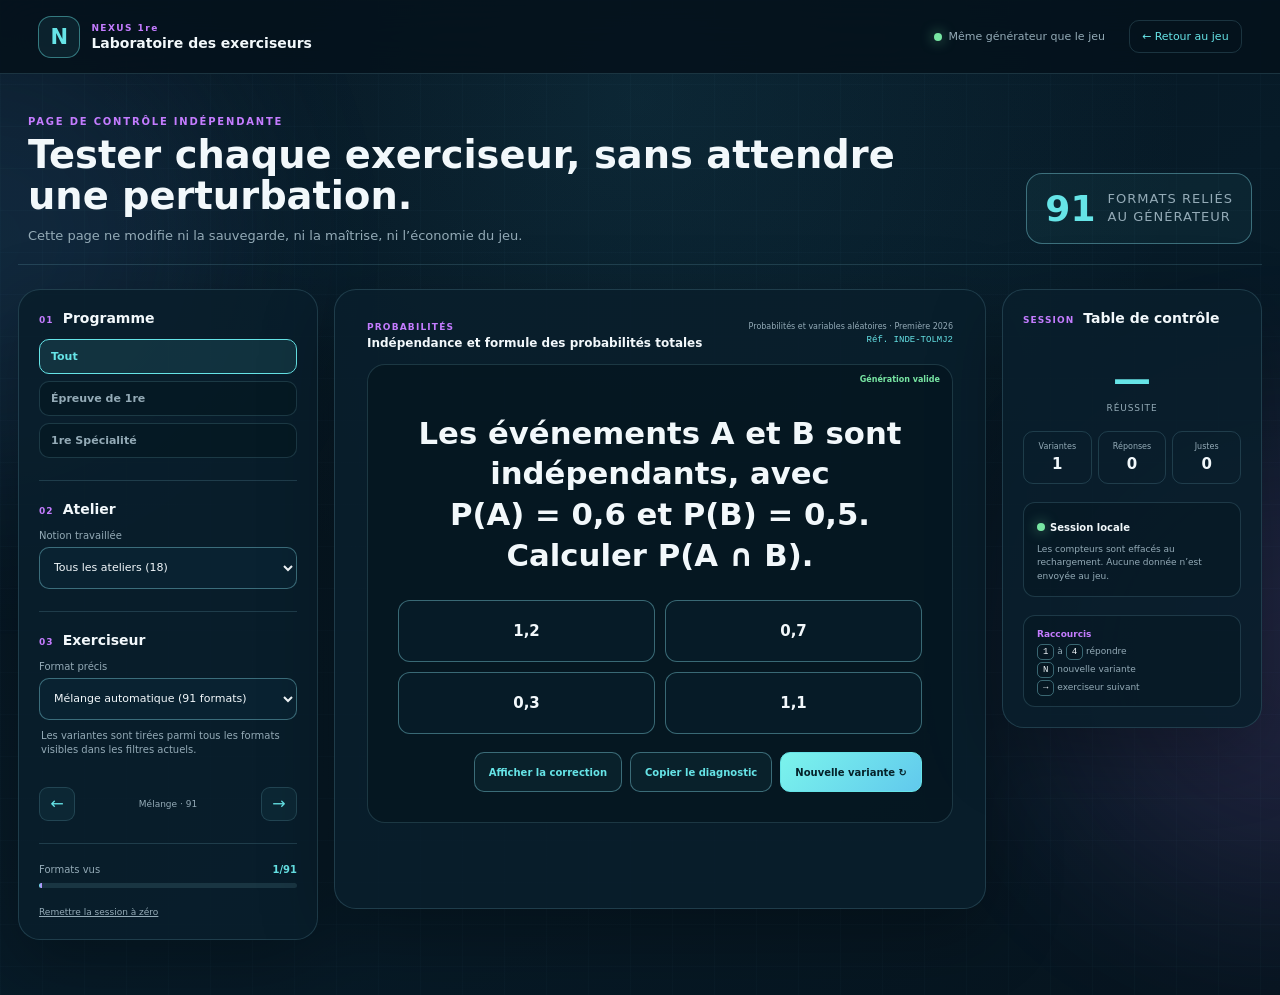
==== commit 90b67181: "Fiabiliser l’affichage des exerciseurs" ====
--- a/exerciseurs/index.html
+++ b/exerciseurs/index.html
@@ -7,7 +7,7 @@
     <meta name="robots" content="noindex, nofollow">
     <title>NEXUS 1re — Laboratoire des exerciseurs</title>
     <link rel="icon" type="image/png" sizes="64x64" href="../assets/favicon-64.png">
-    <link rel="stylesheet" href="styles.css?v=6">
+    <link rel="stylesheet" href="styles.css?v=7">
   </head>
   <body>
     <div class="ambient ambient-a"></div>
@@ -111,7 +111,7 @@
       </div>
     </main>
     <div id="toast" class="toast" role="status" aria-live="polite"></div>
-    <script src="../question-engine.js?v=30"></script>
-    <script src="app.js?v=6"></script>
+    <script src="../question-engine.js?v=31"></script>
+    <script src="app.js?v=7"></script>
   </body>
 </html>
--- a/exerciseurs/styles.css
+++ b/exerciseurs/styles.css
@@ -117,10 +117,11 @@
 .math-signed-fraction > .math-fraction { vertical-align: 0; }
 .math-fraction-sign { line-height: 1; }
 .math-radical { display: inline-flex; align-items: flex-start; vertical-align: -0.08em; line-height: 1; white-space: nowrap; }
-.math-radical-sign { margin-right: 0; font-size: 1.2em; line-height: 0.94; }
-.math-radicand { min-width: 0.62em; margin-left: 0.01em; padding: 0.04em 0.1em 0 0.08em; border-top: 0.08em solid currentColor; line-height: 0.96; }
+.math-radical-sign { position: relative; flex: 0 0 0.7em; width: 0.7em; height: 1em; margin-right: -0.01em; overflow: hidden; line-height: 1; text-indent: -100em; }
+.math-radical-sign::before { content: ""; position: absolute; inset: 0; background: currentColor; -webkit-clip-path: polygon(0 50%, 10% 45%, 29% 76%, 49% 0, 100% 0, 100% 11%, 58% 11%, 38% 94%, 27% 94%, 5% 59%); clip-path: polygon(0 50%, 10% 45%, 29% 76%, 49% 0, 100% 0, 100% 11%, 58% 11%, 38% 94%, 27% 94%, 5% 59%); }
+.math-radicand { min-width: 0.62em; margin-left: 0; padding: 0.025em 0.1em 0 0.06em; border-top: 0.11em solid currentColor; line-height: 0.96; }
 .question-visual { margin: 18px 0 24px; }
-.question-visual table { width: 100%; border-collapse: collapse; text-align: center; font-size: 13px; }
+.question-visual table { width: 100%; table-layout: fixed; border-collapse: collapse; text-align: center; font-size: 13px; }
 .question-visual th, .question-visual td { padding: 9px; border: 1px solid rgba(136, 205, 222, 0.25); }
 .question-visual th { color: #d59bff; background: rgba(102, 228, 231, 0.055); }
 .variation-svg { display: block; width: 100%; max-height: 250px; border: 1px solid var(--line); border-radius: 14px; background: rgba(4, 20, 29, 0.78); }
@@ -182,6 +183,9 @@
   .lab-session { grid-column: 1 / -1; display: grid; grid-template-columns: auto 150px 1fr 1fr; gap: 18px; align-items: center; }
   .lab-session .section-heading, .session-main, .session-note, .shortcuts { margin: 0; }
 }
+@media (max-width: 900px) {
+  .answers { grid-template-columns: 1fr; }
+}
 @media (max-width: 760px) {
   .lab-topbar { grid-template-columns: 1fr auto; min-height: 64px; padding: 8px 14px; }
   .lab-topbar-status { display: none; }
@@ -217,6 +221,7 @@
   .question-identifiers { justify-items: start; text-align: left; }
   .question-card { padding: 16px 12px; }
   .question-text { margin-top: 24px; font-size: 20px; }
+  .question-visual th, .question-visual td { padding: 7px 3px; overflow-wrap: anywhere; font-size: 11px; }
   .lab-session { grid-template-columns: 1fr; }
   .lab-session .section-heading, .session-grid { grid-column: auto; }
 }
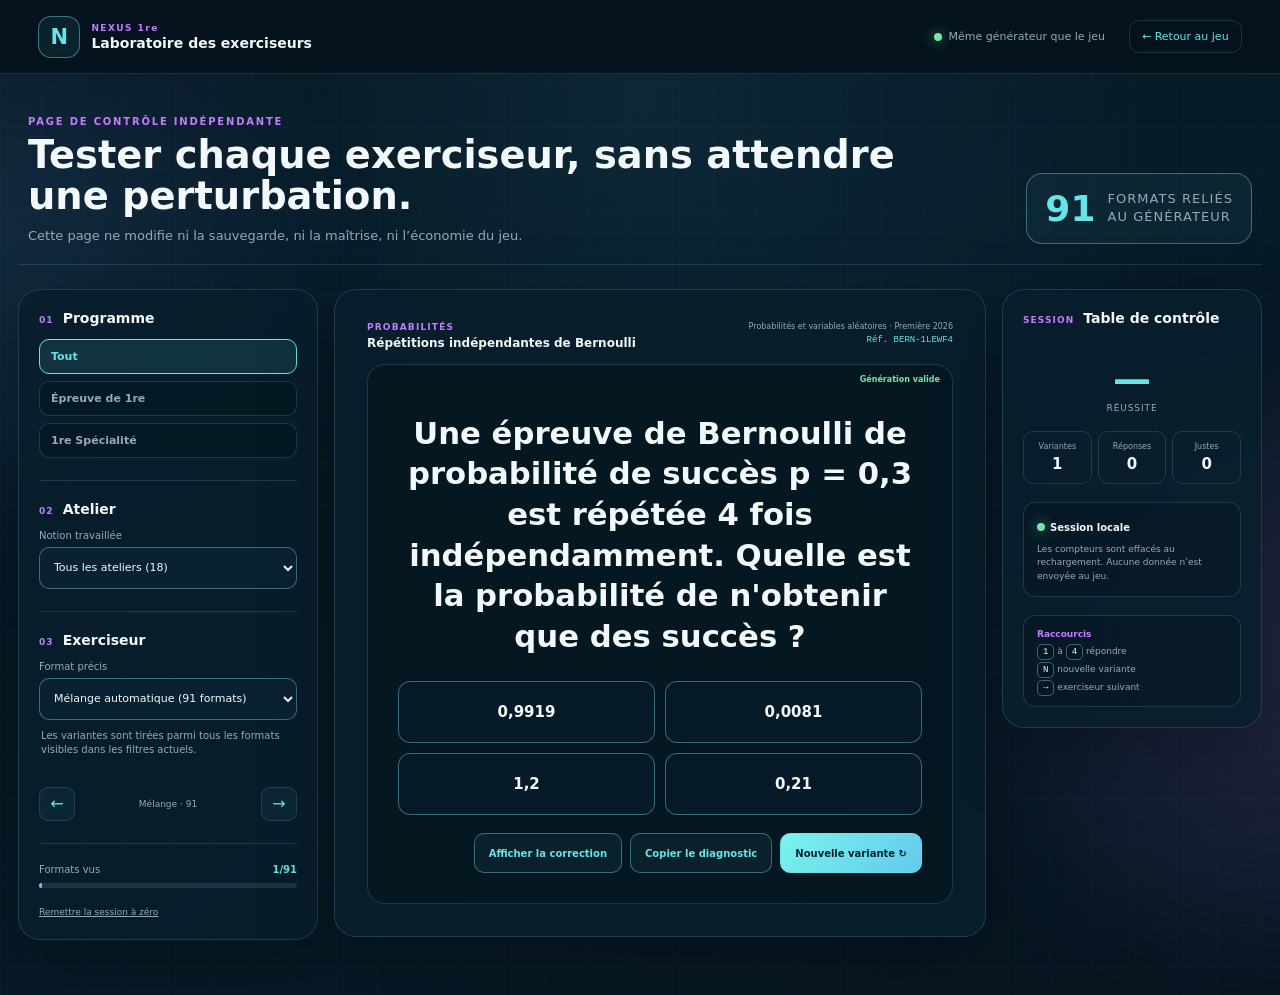
==== commit 3b14187a: "Keep complete mathematical expressions on one line" ====
--- a/exerciseurs/index.html
+++ b/exerciseurs/index.html
@@ -7,7 +7,7 @@
     <meta name="robots" content="noindex, nofollow">
     <title>NEXUS 1re — Laboratoire des exerciseurs</title>
     <link rel="icon" type="image/png" sizes="64x64" href="../assets/favicon-64.png">
-    <link rel="stylesheet" href="styles.css?v=7">
+    <link rel="stylesheet" href="styles.css?v=8">
   </head>
   <body>
     <div class="ambient ambient-a"></div>
@@ -112,6 +112,7 @@
     </main>
     <div id="toast" class="toast" role="status" aria-live="polite"></div>
     <script src="../question-engine.js?v=31"></script>
-    <script src="app.js?v=7"></script>
+    <script src="../math-layout.js?v=1"></script>
+    <script src="app.js?v=8"></script>
   </body>
 </html>
--- a/exerciseurs/styles.css
+++ b/exerciseurs/styles.css
@@ -69,6 +69,7 @@
 
 .lab-layout { display: grid; grid-template-columns: minmax(250px, 300px) minmax(480px, 1fr) minmax(220px, 260px); gap: 16px; align-items: start; }
 .lab-controls, .lab-workbench, .lab-session { border: 1px solid var(--line); border-radius: 22px; background: var(--panel); box-shadow: var(--shadow); }
+.lab-controls, .lab-workbench, .lab-session { min-width: 0; }
 .lab-controls { padding: 20px; }
 .lab-controls section + section { margin-top: 22px; padding-top: 20px; border-top: 1px solid var(--line); }
 .section-heading { display: flex; align-items: baseline; gap: 9px; margin-bottom: 13px; }
@@ -102,6 +103,7 @@
 .validation-chip.error { color: var(--danger); }
 .question-text { min-height: 76px; margin: 18px auto 25px; max-width: 950px; font-size: clamp(21px, 2.4vw, 34px); line-height: 1.32; text-align: center; overflow-wrap: normal; word-break: normal; }
 .math-inline { display: inline-block; white-space: nowrap; }
+.answer-button { min-width: 0; }
 .math-inline-fraction { display: inline-flex; align-items: center; vertical-align: baseline; }
 .math-sub, .math-sup { font-family: inherit; font-size: 0.65em; line-height: 0; }
 .math-sub { vertical-align: -0.34em; }
